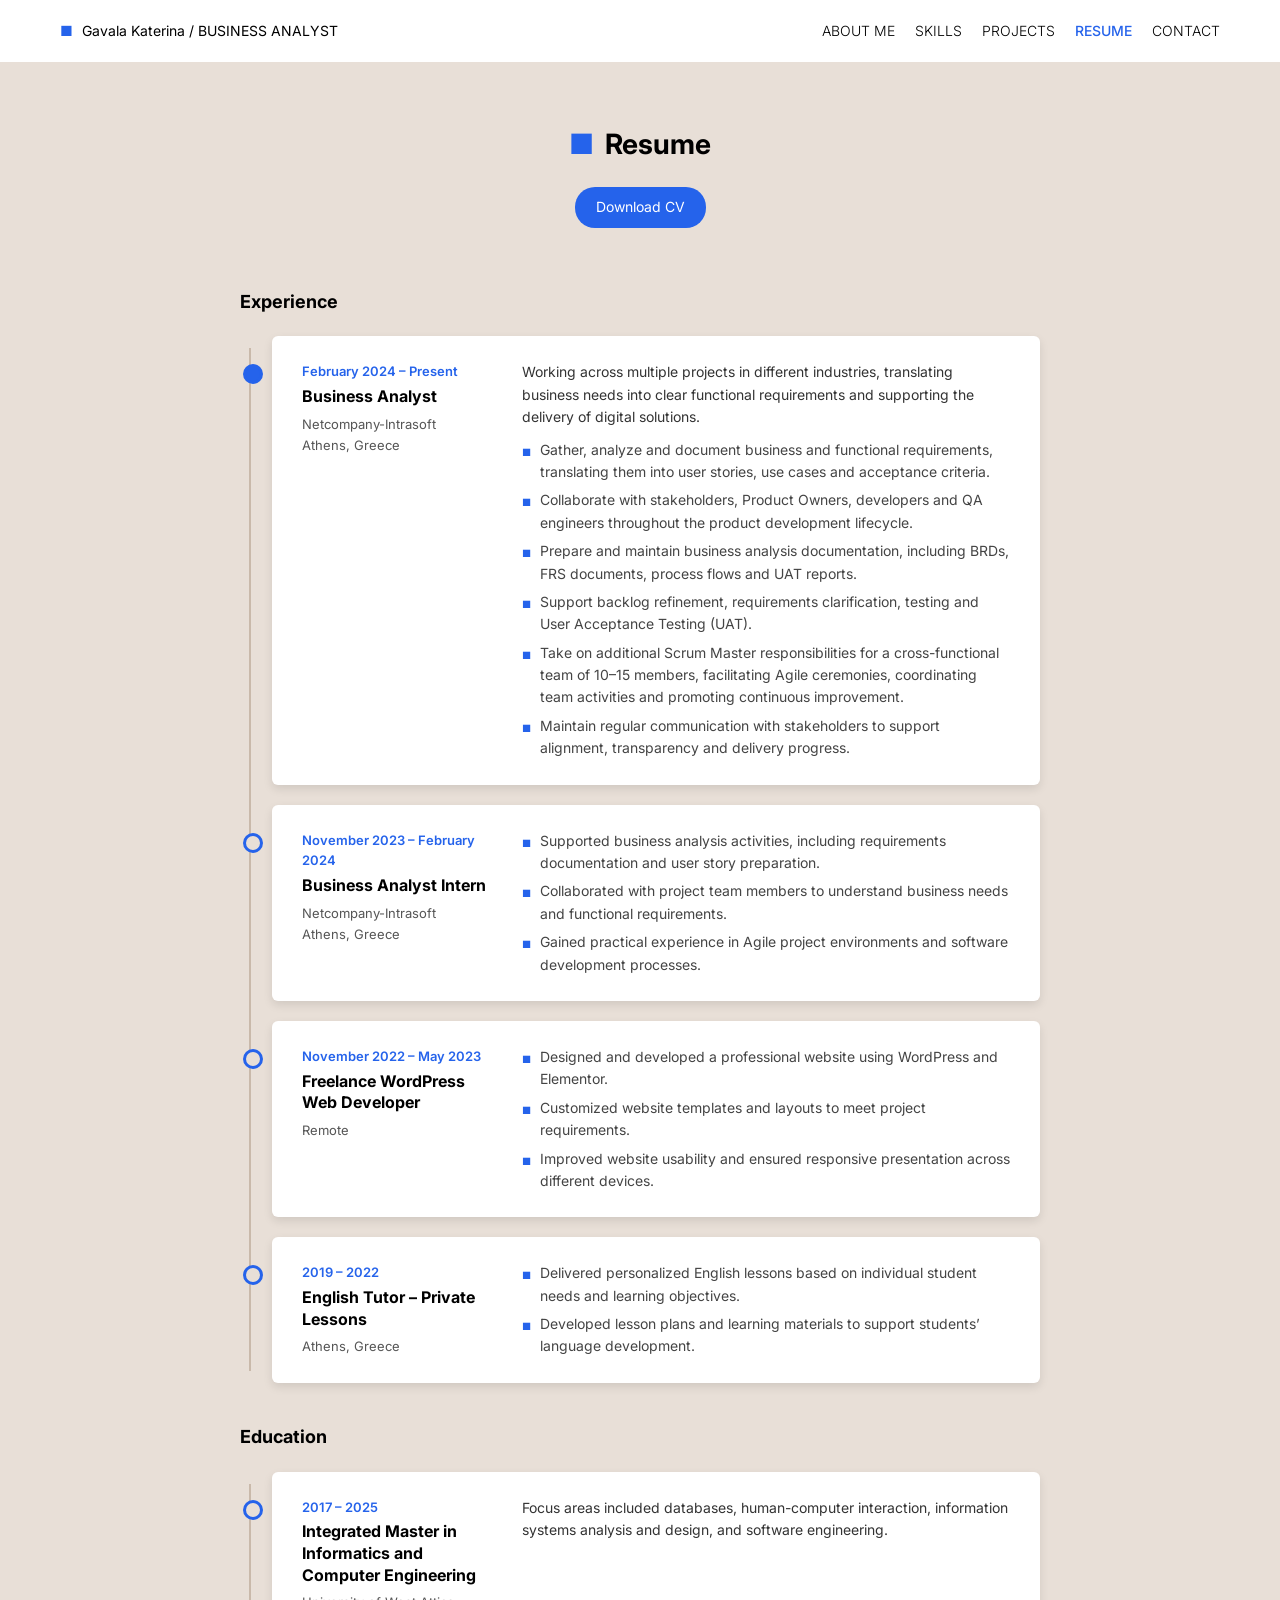
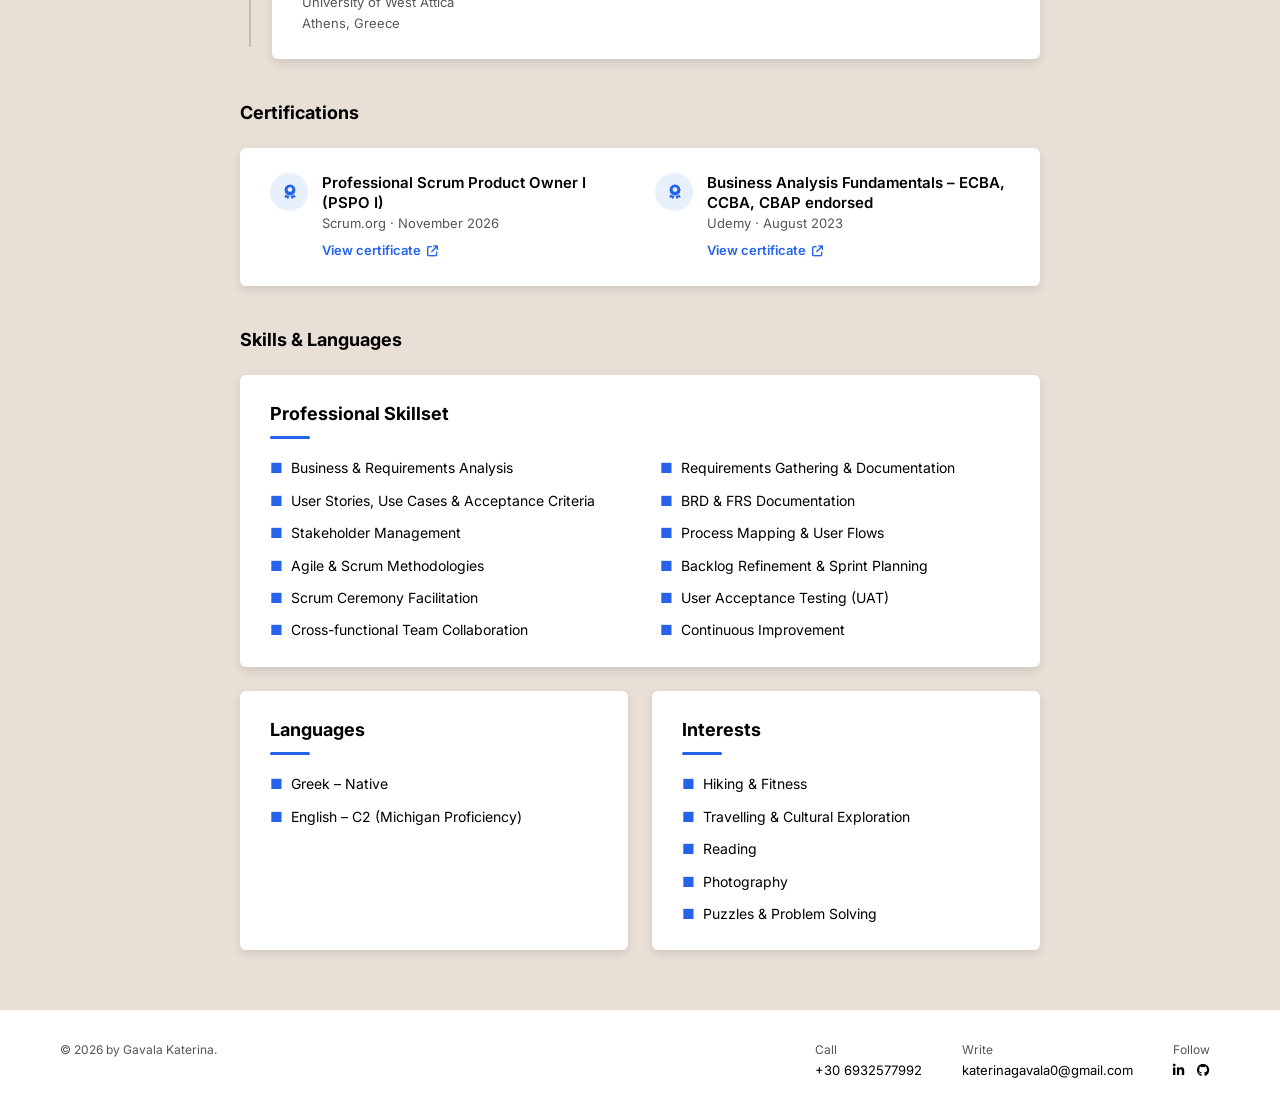
==== resume.html @ a183e09a "Add files via upload" ====
<!DOCTYPE html>
<html lang="en">
<head>
  <meta charset="UTF-8">
  <meta name="viewport" content="width=device-width, initial-scale=1.0">
  <title>Gavala Katerina - Resume</title>
  <link rel="preconnect" href="https://fonts.googleapis.com">
  <link rel="preconnect" href="https://fonts.gstatic.com" crossorigin>
  <link href="https://fonts.googleapis.com/css2?family=Inter:wght@300;400;500;600;700&display=swap" rel="stylesheet">
  <link href="https://cdnjs.cloudflare.com/ajax/libs/font-awesome/6.5.1/css/all.min.css" rel="stylesheet">
  <link rel="stylesheet" href="style.css">
</head>
<body>

  <!-- Header -->
  <header>
    <div class="logo">
      <span class="blue-dot">■</span>
      <span class="name">Gavala Katerina</span> / BUSINESS ANALYST
    </div>
    <nav>
      <a href="index.html">ABOUT ME</a>
      <a href="skills.html">SKILLS</a>
      <a href="projects.html">PROJECTS</a>
      <a href="resume.html" class="active" aria-current="page">RESUME</a>
      <a href="contact.html">CONTACT</a>
    </nav>
  </header>

  <!-- Resume Section -->
  <section class="resume-section">
    <h2><span class="blue-dot">■</span> Resume</h2>
    <!-- Put your CV (as PDF) in the same folder with exactly this file name -->
    <a href="Gavala-Katerina-CV.pdf" class="btn blue download" target="_blank" rel="noopener" download>Download CV</a>

    <!-- Experience -->
    <h3 class="section-title">Experience</h3>

    <div class="timeline">
      <div class="resume-card current">
        <div class="resume-left">
          <p class="date">February 2024 – Present</p>
          <p class="role">Business Analyst</p>
          <p class="company">Netcompany-Intrasoft<br>Athens, Greece</p>
        </div>
        <div class="resume-right">
            <p class="resume-summary">Working across multiple projects in different industries, translating business needs into clear functional requirements and supporting the delivery of digital solutions.</p>
            <ul class="resume-bullets">
              <li>Gather, analyze and document business and functional requirements, translating them into user stories, use cases and acceptance criteria.</li>
              <li>Collaborate with stakeholders, Product Owners, developers and QA engineers throughout the product development lifecycle.</li>
              <li>Prepare and maintain business analysis documentation, including BRDs, FRS documents, process flows and UAT reports.</li>
              <li>Support backlog refinement, requirements clarification, testing and User Acceptance Testing (UAT).</li>
              <li>Take on additional Scrum Master responsibilities for a cross-functional team of 10–15 members, facilitating Agile ceremonies, coordinating team activities and promoting continuous improvement.</li>
              <li>Maintain regular communication with stakeholders to support alignment, transparency and delivery progress.</li>
            </ul>
        </div>
      </div>

      <div class="resume-card">
        <div class="resume-left">
          <p class="date">November 2023 – February 2024</p>
          <p class="role">Business Analyst Intern</p>
          <p class="company">Netcompany-Intrasoft<br>Athens, Greece</p>
        </div>
        <div class="resume-right">
            <ul class="resume-bullets">
              <li>Supported business analysis activities, including requirements documentation and user story preparation.</li>
              <li>Collaborated with project team members to understand business needs and functional requirements.</li>
              <li>Gained practical experience in Agile project environments and software development processes.</li>
            </ul>
        </div>
      </div>

      <div class="resume-card">
        <div class="resume-left">
          <p class="date">November 2022 – May 2023</p>
          <p class="role">Freelance WordPress Web Developer</p>
          <p class="company">Remote</p>
        </div>
        <div class="resume-right">
            <ul class="resume-bullets">
              <li>Designed and developed a professional website using WordPress and Elementor.</li>
              <li>Customized website templates and layouts to meet project requirements.</li>
              <li>Improved website usability and ensured responsive presentation across different devices.</li>
            </ul>
        </div>
      </div>

      <div class="resume-card">
        <div class="resume-left">
          <p class="date">2019 – 2022</p>
          <p class="role">English Tutor – Private Lessons</p>
          <p class="company">Athens, Greece</p>
        </div>
        <div class="resume-right">
            <ul class="resume-bullets">
              <li>Delivered personalized English lessons based on individual student needs and learning objectives.</li>
              <li>Developed lesson plans and learning materials to support students’ language development.</li>
            </ul>
        </div>
      </div>
    </div>

    <!-- Education -->
    <h3 class="section-title">Education</h3>

    <div class="timeline">
      <div class="resume-card">
        <div class="resume-left">
          <p class="date">2017 – 2025</p>
          <p class="role">Integrated Master in Informatics and Computer Engineering</p>
          <p class="company">University of West Attica<br>Athens, Greece</p>
        </div>
        <div class="resume-right">
            <p class="resume-summary">Focus areas included databases, human-computer interaction, information systems analysis and design, and software engineering.</p>
        </div>
      </div>
    </div>

    <!-- Certifications -->
    <h3 class="section-title">Certifications</h3>
    <div class="cert-card">
      <div class="cert-item">
        <span class="contact-icon"><i class="fa-solid fa-award"></i></span>
        <div>
          <p class="cert-name">Professional Scrum Product Owner I (PSPO I)</p>
          <p class="cert-issuer">Scrum.org · November 2026</p>
          <p class="cert-links">
            <a class="cert-link" href="PSPO-I-Certificate.pdf" target="_blank" rel="noopener">View certificate <i class="fa-solid fa-arrow-up-right-from-square"></i></a>
          </p>
        </div>
      </div>
      <div class="cert-item">
        <span class="contact-icon"><i class="fa-solid fa-award"></i></span>
        <div>
          <p class="cert-name">Business Analysis Fundamentals – ECBA, CCBA, CBAP endorsed</p>
          <p class="cert-issuer">Udemy · August 2023</p>
          <p class="cert-links">
            <a class="cert-link" href="https://ude.my/UC-65a63398-e424-4acd-851c-e1cd80598388" target="_blank" rel="noopener">View certificate <i class="fa-solid fa-arrow-up-right-from-square"></i></a>
          </p>
        </div>
      </div>
    </div>

    <h3 class="section-title">Skills &amp; Languages</h3>
    <div class="skills-grid">
      <div class="skill-card wide">
        <h3>Professional Skillset</h3>
        <ul>
          <li><span class="blue-dot">■</span> Business &amp; Requirements Analysis</li>
          <li><span class="blue-dot">■</span> Requirements Gathering &amp; Documentation</li>
          <li><span class="blue-dot">■</span> User Stories, Use Cases &amp; Acceptance Criteria</li>
          <li><span class="blue-dot">■</span> BRD &amp; FRS Documentation</li>
          <li><span class="blue-dot">■</span> Stakeholder Management</li>
          <li><span class="blue-dot">■</span> Process Mapping &amp; User Flows</li>
          <li><span class="blue-dot">■</span> Agile &amp; Scrum Methodologies</li>
          <li><span class="blue-dot">■</span> Backlog Refinement &amp; Sprint Planning</li>
          <li><span class="blue-dot">■</span> Scrum Ceremony Facilitation</li>
          <li><span class="blue-dot">■</span> User Acceptance Testing (UAT)</li>
          <li><span class="blue-dot">■</span> Cross-functional Team Collaboration</li>
          <li><span class="blue-dot">■</span> Continuous Improvement</li>
        </ul>
      </div>

      <div class="skill-card">
        <h3>Languages</h3>
        <ul>
          <li><span class="blue-dot">■</span> Greek – Native</li>
          <li><span class="blue-dot">■</span> English – C2 (Michigan Proficiency)</li>
        </ul>
      </div>

      <div class="skill-card">
        <h3>Interests</h3>
        <ul>
          <li><span class="blue-dot">■</span> Hiking &amp; Fitness</li>
          <li><span class="blue-dot">■</span> Travelling &amp; Cultural Exploration</li>
          <li><span class="blue-dot">■</span> Reading</li>
          <li><span class="blue-dot">■</span> Photography</li>
          <li><span class="blue-dot">■</span> Puzzles &amp; Problem Solving</li>
        </ul>
      </div>
    </div>
  </section>

  <!-- Footer -->
  <footer>
    <p>© 2026 by Gavala Katerina.</p>
    <div class="contact">
      <div>Call<br><a href="tel:+306932577992">+30 6932577992</a></div>
      <div>Write<br><a href="mailto:katerinagavala0@gmail.com">katerinagavala0@gmail.com</a></div>
      <div>Follow<br>
        <span class="footer-socials">
          <a href="https://www.linkedin.com/in/katerina-gavala/?originalSubdomain=gr" target="_blank" rel="noopener" aria-label="LinkedIn"><i class="fa-brands fa-linkedin-in"></i></a>
          <a href="https://github.com/KaterinaGavala" target="_blank" rel="noopener" aria-label="GitHub"><i class="fa-brands fa-github"></i></a>
        </span>
      </div>
    </div>
  </footer>

</body>
</html>
---- style.css ----
/* ========== RESET ========== */
* {
  margin: 0;
  padding: 0;
  box-sizing: border-box;
}

body {
  font-family: 'Inter', sans-serif;
  background: #fff;
  color: #000;
  line-height: 1.6;
  min-height: 100vh;
  display: flex;
  flex-direction: column;
}

/* Form controls don't inherit fonts by default */
input,
textarea,
button {
  font: inherit;
}

img {
  max-width: 100%;
  display: block;
}

a:focus-visible,
button:focus-visible,
input:focus-visible,
textarea:focus-visible {
  outline: 2px solid #2563eb;
  outline-offset: 2px;
}

.blue-dot {
  color: #2563eb;
  font-weight: bold;
  margin-right: 5px;
}

/* ========== HEADER ========== */
header {
  display: flex;
  justify-content: space-between;
  align-items: center;
  flex-wrap: wrap;
  gap: 10px 20px;
  padding: 20px 60px;
  font-size: 14px;
}

header nav {
  display: flex;
  flex-wrap: wrap;
  gap: 20px;
}

header nav a {
  text-decoration: none;
  color: #000;
  font-weight: 300;
  transition: color 0.2s ease;
}

/* Hover changes colour only, so the menu doesn't jump */
header nav a:hover {
  color: #2563eb;
}

header nav a.active {
  color: #2563eb;
  font-weight: 500;
}

/* ========== BUTTONS ========== */
.btn {
  display: inline-block;
  padding: 8px 20px;
  border-radius: 20px;
  font-size: 14px;
  text-decoration: none;
  margin-right: 10px;
  transition: 0.3s;
  border: 1px solid transparent;
  cursor: pointer;
}

.btn.blue {
  background: #2563eb;
  color: #fff;
}

.btn.blue:hover {
  opacity: 0.85;
}

.btn.outline {
  border-color: #000;
  color: #000;
}

.btn.outline:hover {
  background: #000;
  color: #fff;
}

.btn:disabled {
  opacity: 0.6;
  cursor: not-allowed;
}

/* ========== ABOUT ME PAGE ========== */
main {
  flex: 1;
  display: flex;
  align-items: center;
  justify-content: center;
  gap: 80px;
  padding: 60px;
  position: relative;
}

/* Beige block on the left */
main::before {
  content: "";
  position: absolute;
  left: 0;
  top: 0;
  width: 32%;
  height: 100%;
  background: #e8dfd7;
  z-index: 0;
}

.card {
  position: relative;
  background: #fdfaf7;
  padding: 50px 30px;
  text-align: center;
  width: 360px;
  max-width: 100%;
  box-shadow: 0 6px 16px rgba(0,0,0,0.15);
  border-radius: 10px;
  z-index: 1;
  margin-left: 40px;
}

.card .profile-img {
  width: 150px;
  height: 150px;
  border-radius: 50%;
  object-fit: cover;
  margin: 0 auto 25px auto;
}

.card h3 {
  font-weight: 700;
  font-size: 20px;
  margin-bottom: 8px;
}

.card .divider {
  width: 40px;
  height: 3px;
  background: #2563eb;
  margin: 10px auto 15px auto;
  border-radius: 2px;
}

.card .subtitle {
  font-size: 12px;
  letter-spacing: 1.5px;
  color: #555;
  margin-bottom: 25px;
  white-space: nowrap; /* keep "BUSINESS ANALYST · AGILE & SCRUM" on one line */
}

.card .socials {
  margin-top: 15px;
}

.card .socials a {
  margin: 0 10px;
  font-size: 18px;
  color: #000;
  transition: color 0.3s ease;
}

.card .socials a:hover {
  color: #2563eb;
}

.intro {
  max-width: 500px;
  z-index: 1;
}

.intro h1 {
  font-size: 52px;
  font-weight: 700;
  margin-bottom: 25px;
  line-height: 1.15;
}

.buttons {
  margin-top: 25px;
}

.intro .text {
  font-size: 15px;
  color: #333;
}

.intro .text .lead {
  font-size: 17px;
  font-weight: 600;
  color: #000;
}

.intro .text p + p {
  margin-top: 10px;
}

/* ========== SHARED SECTION STYLES (Projects / Skills / Resume) ========== */
.projects-section,
.skills-section,
.resume-section {
  background: #e8dfd7;
  padding: 60px;
  text-align: center;
  flex: 1;
}

.projects-section h2,
.skills-section h2,
.resume-section h2 {
  font-size: 28px;
  font-weight: 700;
  margin-bottom: 10px;
}

.projects-section .subtitle,
.skills-section .subtitle {
  font-size: 14px;
  color: #444;
  max-width: 700px;
  margin: 0 auto 40px auto;
}


.section-title {
  text-align: left;
  font-size: 18px;
  font-weight: 700;
  margin: 40px auto 20px auto;
  max-width: 800px;
}

/* ========== PROJECTS PAGE ========== */
.projects-grid {
  display: grid;
  grid-template-columns: repeat(2, 1fr);
  gap: 24px;
  max-width: 1000px;
  margin: 0 auto;
  text-align: left;
}

.project-card {
  display: flex;
  flex-direction: column;
  background: #fff;
  border-radius: 6px;
  box-shadow: 0 4px 10px rgba(0,0,0,0.1);
  overflow: hidden;
}

.project-img {
  height: 190px;
  background: #f5f5f5;
  flex: none;
}

.project-img img {
  width: 100%;
  height: 100%;
  object-fit: cover;
}

.project-text {
  flex: 1;
  padding: 22px 25px 25px;
}

.project-text h3 {
  font-size: 18px;
  font-weight: 700;
  color: #2563eb;
  line-height: 1.35;
  margin-bottom: 5px;
}

.project-text .role {
  font-size: 13px;
  font-weight: 600;
  margin-bottom: 10px;
  color: #333;
}

.project-text p {
  font-size: 14px;
  color: #444;
}

.project-text .desc + .desc {
  margin-top: 10px;
}

/* Energy: full-width card at the top, text left and image right */
.project-card.featured {
  grid-column: 1 / -1;
  flex-direction: row-reverse;
}

.project-card.featured .project-img {
  height: auto;
  flex: 0 0 38%;
}

.project-card.featured .project-text {
  padding: 30px 35px;
}

.project-card.featured h3 {
  font-size: 22px;
}

/* ========== RESUME PAGE ========== */
.resume-section .download {
  margin: 10px auto 20px auto;
}

.resume-card {
  display: flex;
  background: #fff;
  max-width: 800px;
  margin: 20px auto;
  padding: 20px;
  border-radius: 6px;
  box-shadow: 0 4px 10px rgba(0,0,0,0.1);
  text-align: left;
}

.resume-left {
  flex: 1;
  padding-right: 20px;
}

.resume-left .date {
  font-weight: 700;
  color: #2563eb;
  margin-bottom: 5px;
}

.resume-left .role {
  font-weight: 600;
  margin-bottom: 5px;
}

.resume-left .company {
  font-size: 13px;
  color: #555;
}

.resume-right {
  flex: 2;
  font-size: 14px;
  color: #444;
}

/* ----- Timeline (Experience & Education) ----- */
.timeline {
  position: relative;
  max-width: 800px;
  margin: 0 auto;
  padding-left: 32px;
}

/* The vertical line */
.timeline::before {
  content: "";
  position: absolute;
  left: 9px;
  top: 12px;
  bottom: 12px;
  width: 2px;
  background: #c9b9aa;
}

.timeline .resume-card {
  position: relative;
  max-width: none;
  margin: 0 0 20px 0;
  padding: 25px 30px;
}

.timeline .resume-card:last-child {
  margin-bottom: 0;
}

/* The dot for each entry */
.timeline .resume-card::before {
  content: "";
  position: absolute;
  left: -29px;
  top: 28px;
  width: 14px;
  height: 14px;
  border-radius: 50%;
  background: #e8dfd7;
  border: 3px solid #2563eb;
}

/* Current role gets a filled dot */
.timeline .resume-card.current::before {
  background: #2563eb;
}

/* Fixed-width left column so titles and dates line up on every card */
.timeline .resume-left {
  flex: 0 0 220px;
  padding-right: 25px;
}

.timeline .resume-left .date {
  font-size: 13px;
  font-weight: 600;
  margin-bottom: 4px;
}

.timeline .resume-left .role {
  font-size: 16px;
  font-weight: 700;
  line-height: 1.35;
  margin-bottom: 6px;
}

.timeline .resume-right {
  flex: 1;
}

.resume-summary {
  margin-bottom: 10px;
  color: #333;
}

/* ----- Certifications ----- */
.cert-card {
  display: grid;
  grid-template-columns: 1fr 1fr;
  gap: 20px 30px;
  max-width: 800px;
  margin: 0 auto;
  padding: 25px 30px;
  background: #fff;
  border-radius: 6px;
  box-shadow: 0 4px 10px rgba(0,0,0,0.1);
  text-align: left;
}

.cert-item {
  display: flex;
  align-items: flex-start;
  gap: 14px;
}

.cert-name {
  font-size: 15px;
  font-weight: 600;
  line-height: 1.35;
}

.cert-issuer {
  font-size: 13px;
  color: #555;
}

.cert-links {
  display: flex;
  flex-wrap: wrap;
  gap: 4px 16px;
  margin-top: 6px;
}

.cert-link {
  font-size: 13px;
  font-weight: 600;
  color: #2563eb;
  text-decoration: none;
}

.cert-link i {
  font-size: 11px;
  margin-left: 3px;
}

.cert-link:hover {
  text-decoration: underline;
}

/* Skill cards on the Resume page match the timeline width */
.resume-section .skills-grid {
  max-width: 800px;
}

/* Bullets use the same blue square as the rest of the site */
.resume-bullets {
  list-style: none;
}

.resume-bullets li {
  position: relative;
  padding-left: 18px;
}

.resume-bullets li + li {
  margin-top: 6px;
}

.resume-bullets li::before {
  content: "■";
  color: #2563eb;
  font-size: 10px;
  position: absolute;
  left: 0;
  top: 5px;
}

/* ========== SKILL LISTS (Skills + Resume) ========== */
.skills-box {
  display: flex;
  justify-content: center;
}

.skills-list {
  width: 100%;
  list-style: none;
  display: grid;
  grid-template-columns: repeat(auto-fit, minmax(200px, 1fr));
  gap: 12px 40px;
}

.skills-list li {
  font-size: 14px;
  display: flex;
  align-items: flex-start; /* long items wrap neatly next to the dot */
  gap: 8px;
}

/* ========== SKILLS PAGE ========== */
.skills-grid {
  display: grid;
  grid-template-columns: 1fr 1fr;
  gap: 24px;
  max-width: 900px;
  margin: 0 auto;
  text-align: left;
}

.skill-card {
  background: #fff;
  border-radius: 6px;
  box-shadow: 0 4px 10px rgba(0,0,0,0.1);
  padding: 25px 30px;
}

/* Business Analysis and Languages span the full width */
.skill-card.wide {
  grid-column: 1 / -1;
}

.skill-card h3 {
  font-size: 18px;
  font-weight: 700;
  margin-bottom: 18px;
}

/* Same short blue line as under your name on the About page */
.skill-card h3::after {
  content: "";
  display: block;
  width: 40px;
  height: 3px;
  background: #2563eb;
  border-radius: 2px;
  margin-top: 8px;
}

.skill-card ul {
  list-style: none;
  display: grid;
  gap: 10px 40px;
}

.skill-card.wide ul {
  grid-template-columns: 1fr 1fr;
}

.skill-card li {
  font-size: 14px;
  display: flex;
  align-items: flex-start;
  gap: 8px;
}

.skill-card li .blue-dot {
  margin-right: 0;
  flex-shrink: 0;
}

/* ========== CONTACT PAGE ========== */
.contact-section {
  background: #e8dfd7;
  flex: 1;
  padding: 60px;
  text-align: center;
}

.contact-section h2 {
  font-size: 28px;
  font-weight: 700;
  margin-bottom: 10px;
}

.contact-section .subtitle {
  font-size: 14px;
  color: #444;
  max-width: 600px;
  margin: 0 auto 40px auto;
}

/* One card: info on the left, form on the right */
.contact-card {
  display: grid;
  grid-template-columns: 2fr 3fr;
  max-width: 900px;
  margin: 0 auto;
  background: #fff;
  border-radius: 6px;
  box-shadow: 0 4px 10px rgba(0,0,0,0.1);
  overflow: hidden;
  text-align: left;
}

.contact-info {
  background: #fdfaf7;
  padding: 35px 30px;
  display: flex;
  flex-direction: column;
  gap: 18px;
}

.contact-info h3 {
  font-size: 18px;
  font-weight: 700;
}

/* Same short blue line used on the Skills and Resume cards */
.contact-info h3::after {
  content: "";
  display: block;
  width: 40px;
  height: 3px;
  background: #2563eb;
  border-radius: 2px;
  margin-top: 8px;
}

.contact-item {
  display: flex;
  align-items: center;
  gap: 14px;
  color: #000;
  text-decoration: none;
  font-size: 14px;
  word-break: break-word;
}

.contact-icon {
  flex: none;
  width: 38px;
  height: 38px;
  border-radius: 50%;
  background: #e8f0fe;
  color: #2563eb;
  display: flex;
  align-items: center;
  justify-content: center;
  font-size: 15px;
  transition: background 0.2s, color 0.2s;
}

.contact-label {
  display: block;
  font-size: 12px;
  color: #777;
  line-height: 1.3;
}

.contact-item:hover .contact-icon {
  background: #2563eb;
  color: #fff;
}

.contact-item:hover {
  color: #2563eb;
}

.contact-form {
  padding: 35px 35px;
}

.contact-form form {
  display: flex;
  flex-direction: column;
  gap: 16px;
}

.form-row {
  display: flex;
  gap: 14px;
}

.form-row label {
  flex: 1;
}

.contact-form label {
  display: flex;
  flex-direction: column;
  gap: 6px;
  font-size: 13px;
  font-weight: 500;
  color: #333;
}

.contact-form input,
.contact-form textarea {
  width: 100%;
  padding: 10px 12px;
  border: 1px solid #d6d0ca;
  border-radius: 4px;
  font-size: 14px;
  font-weight: 400;
  background: #fff;
  transition: border-color 0.2s, box-shadow 0.2s;
}

.contact-form input:focus,
.contact-form textarea:focus {
  outline: none;
  border-color: #2563eb;
  box-shadow: 0 0 0 3px rgba(37, 99, 235, 0.15);
}

.contact-form textarea {
  resize: vertical;
  min-height: 130px;
}

.contact-form button {
  align-self: flex-start;
  margin-right: 0;
}

/* Honeypot field against spam bots — hidden from people */
.hidden-field {
  position: absolute;
  left: -9999px;
}

/* ========== POPUP ========== */
.popup {
  display: none;
  position: fixed;
  inset: 0;
  background: rgba(0,0,0,0.6);
  justify-content: center;
  align-items: center;
  z-index: 999;
  padding: 20px;
}

.popup.open {
  display: flex;
}

.popup-content {
  background: #fff;
  padding: 20px 30px;
  border-radius: 8px;
  text-align: center;
  max-width: 420px;
  box-shadow: 0 4px 12px rgba(0,0,0,0.3);
  animation: fadeIn 0.3s ease;
}

.popup-content p {
  margin-bottom: 15px;
  font-size: 16px;
  white-space: pre-line;
}

.popup-content.error p {
  color: #b42318;
}

@keyframes fadeIn {
  from { opacity: 0; transform: scale(0.95); }
  to   { opacity: 1; transform: scale(1); }
}

@media (prefers-reduced-motion: reduce) {
  .popup-content { animation: none; }
}

/* ========== FOOTER ========== */
footer {
  display: flex;
  justify-content: space-between;
  align-items: flex-start;
  padding: 30px 60px;
  font-size: 12px;
  color: #555;
  background: #fff;
  margin-top: auto;
}

footer .contact {
  display: flex;
  gap: 40px;
  text-align: left;
}

footer .contact a {
  color: #000;
  text-decoration: none;
  font-size: 13px;
}

footer .contact a:hover {
  color: #2563eb;
}

footer .footer-socials a {
  margin-right: 10px;
}

/* ========== RESPONSIVE ========== */
@media (max-width: 992px) {
  main {
    flex-direction: column;
    gap: 40px;
    padding: 40px 20px;
  }

  main::before {
    width: 100%;
    height: 40%;
  }

  .card {
    margin-left: 0;
  }

  .intro h1 {
    font-size: 36px;
  }
}

@media (max-width: 768px) {
  header {
    flex-direction: column;
    align-items: flex-start;
    padding: 20px;
  }

  header nav {
    gap: 8px 15px;
  }

  header nav a {
    font-size: 13px;
  }

  .projects-section,
  .skills-section,
  .resume-section,
  .contact-section {
    padding: 40px 20px;
  }

  .projects-grid {
    grid-template-columns: 1fr;
    gap: 20px;
  }

  .project-card.featured {
    flex-direction: column-reverse;
  }

  .project-card.featured .project-img {
    flex: none;
    height: 190px;
  }

  .project-card.featured .project-text {
    padding: 22px 25px 25px;
  }

  .resume-card {
    flex-direction: column;
    gap: 10px;
  }

  .skills-grid {
    grid-template-columns: 1fr;
    gap: 20px;
  }

  .skill-card {
    padding: 20px;
  }

  .skill-card.wide ul {
    grid-template-columns: 1fr;
  }

  .resume-left {
    padding-right: 0;
  }

  .timeline {
    padding-left: 24px;
  }

  .timeline::before {
    left: 5px;
  }

  .timeline .resume-card {
    padding: 20px;
  }

  .timeline .resume-card::before {
    left: -25px;
    top: 24px;
  }

  .timeline .resume-left {
    flex: none;
    padding-right: 0;
  }

  .cert-card {
    grid-template-columns: 1fr;
    padding: 20px;
  }

  .contact-card {
    grid-template-columns: 1fr;
  }

  .contact-info,
  .contact-form {
    padding: 25px 20px;
  }

  footer {
    flex-direction: column;
    gap: 20px;
    padding: 20px;
  }

  footer .contact {
    flex-direction: column;
    gap: 10px;
  }
}

@media (max-width: 480px) {
  .form-row {
    flex-direction: column;
  }

  .intro h1 {
    font-size: 30px;
  }

  .card {
    padding: 40px 20px;
  }

  .card .subtitle {
    font-size: 11px;
    letter-spacing: 1px;
  }
}
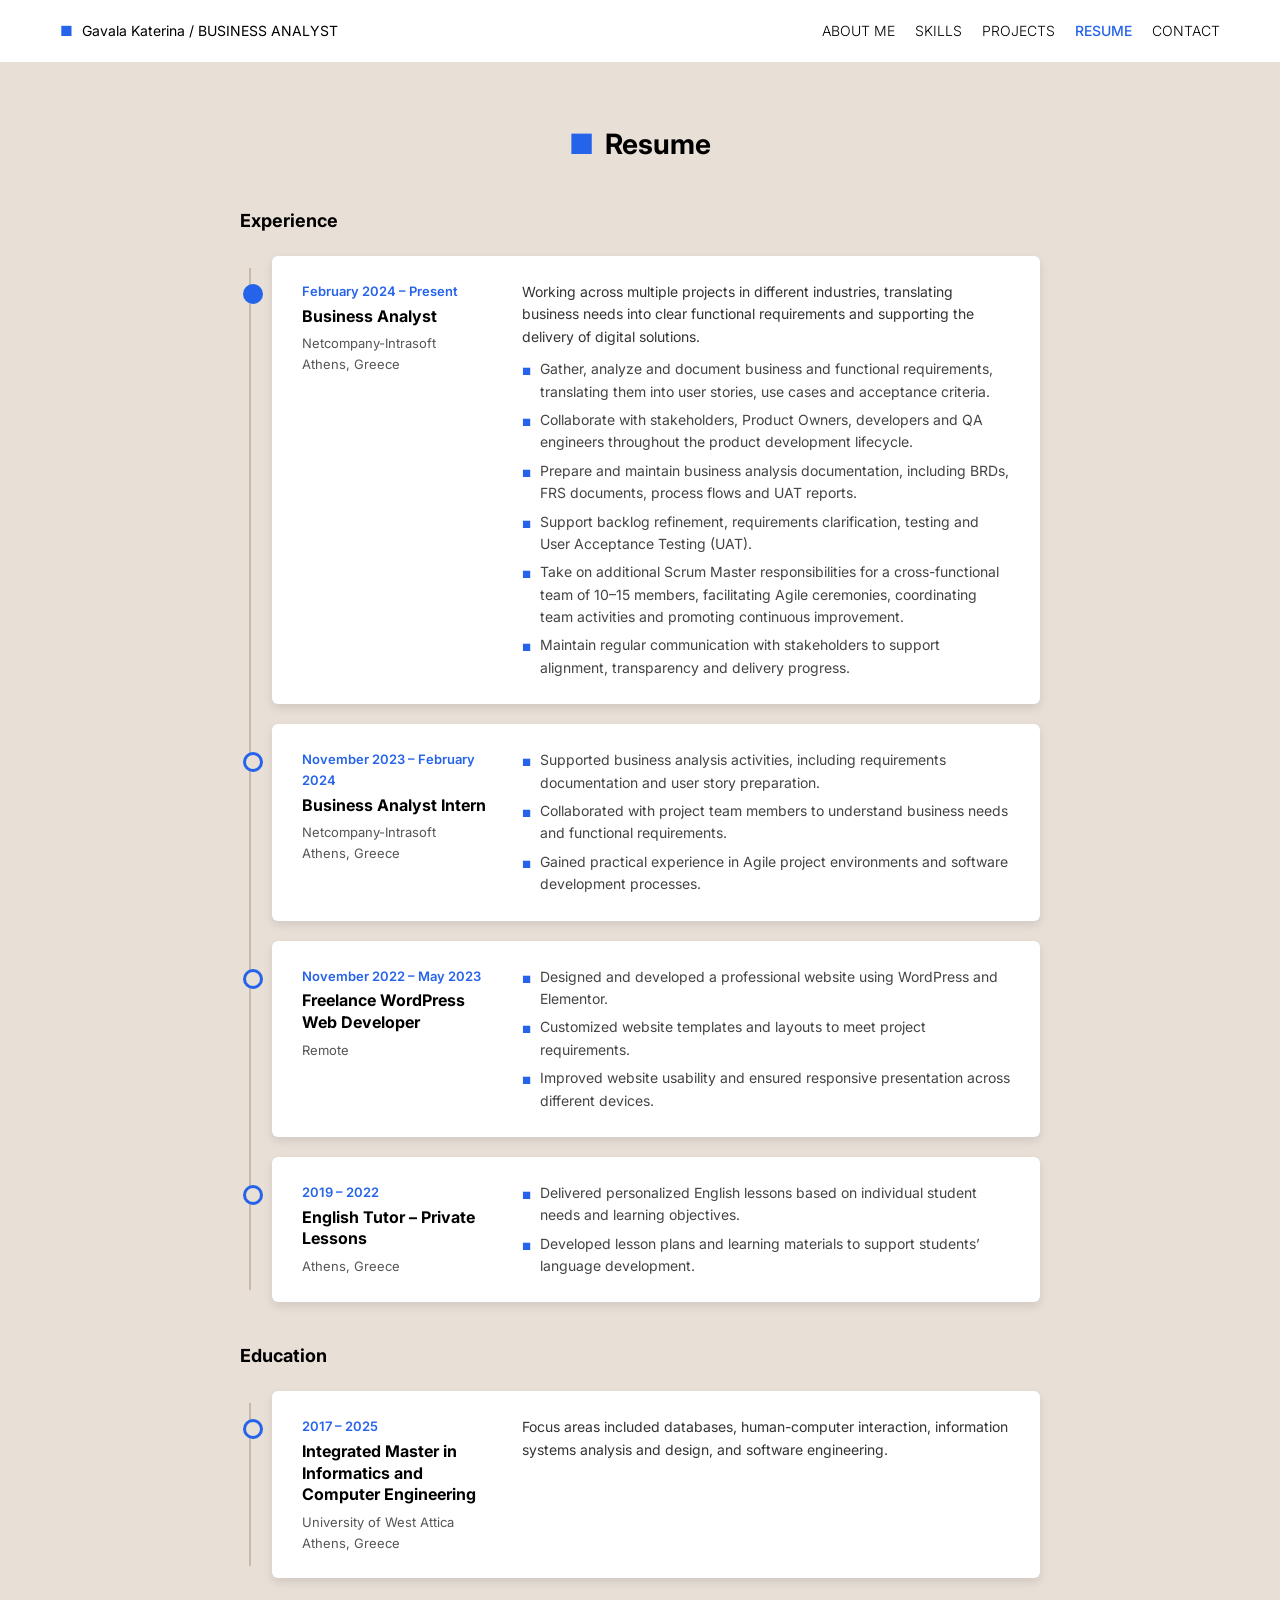
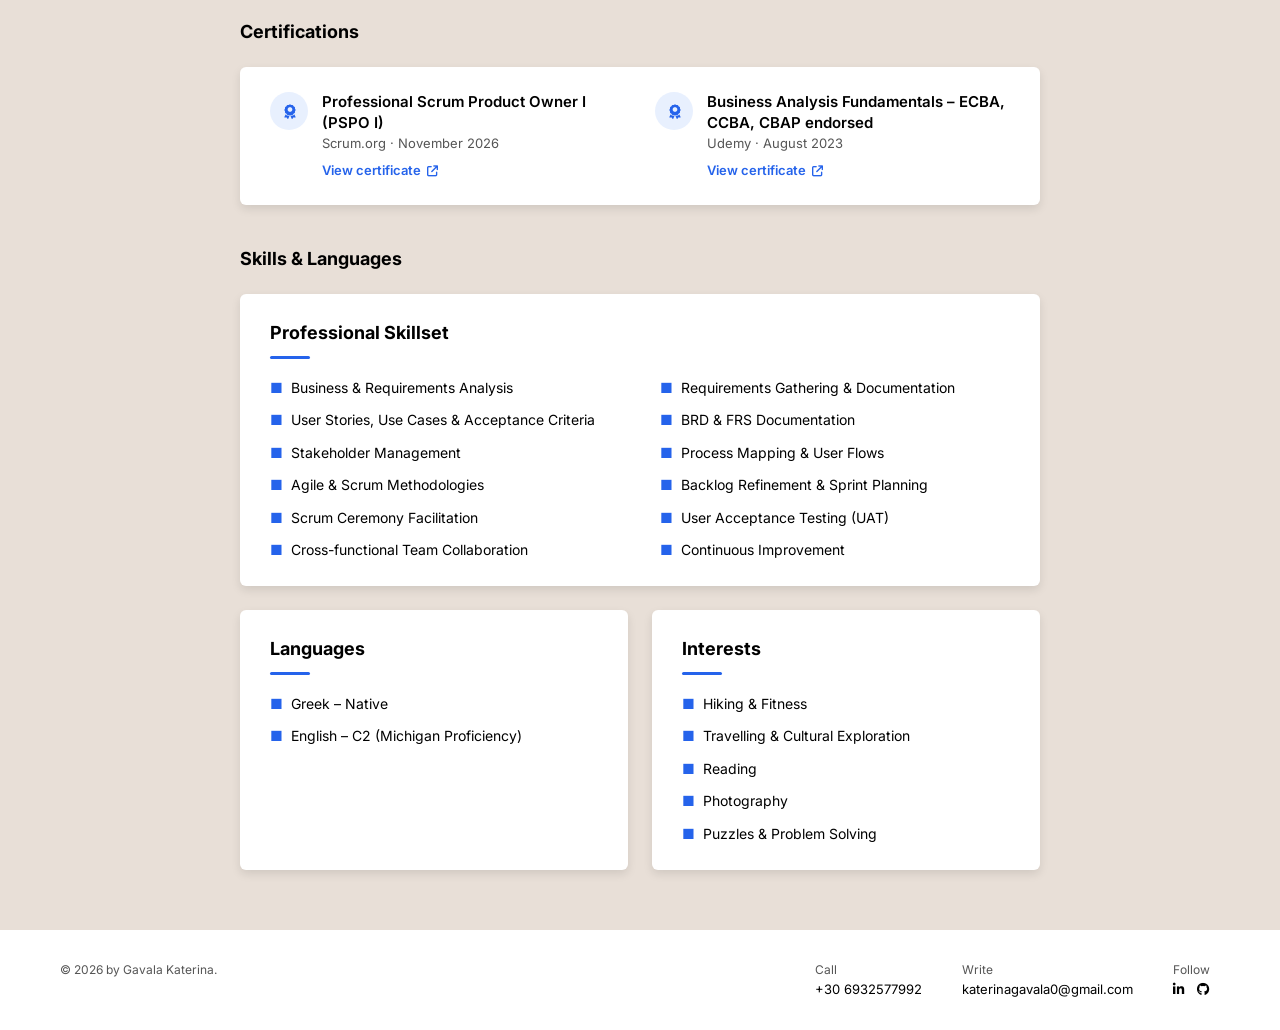
==== commit 8630a293: "Add files via upload" ====
--- a/resume.html
+++ b/resume.html
@@ -30,8 +30,6 @@
   <!-- Resume Section -->
   <section class="resume-section">
     <h2><span class="blue-dot">■</span> Resume</h2>
-    <!-- Put your CV (as PDF) in the same folder with exactly this file name -->
-    <a href="Gavala-Katerina-CV.pdf" class="btn blue download" target="_blank" rel="noopener" download>Download CV</a>
 
     <!-- Experience -->
     <h3 class="section-title">Experience</h3>
